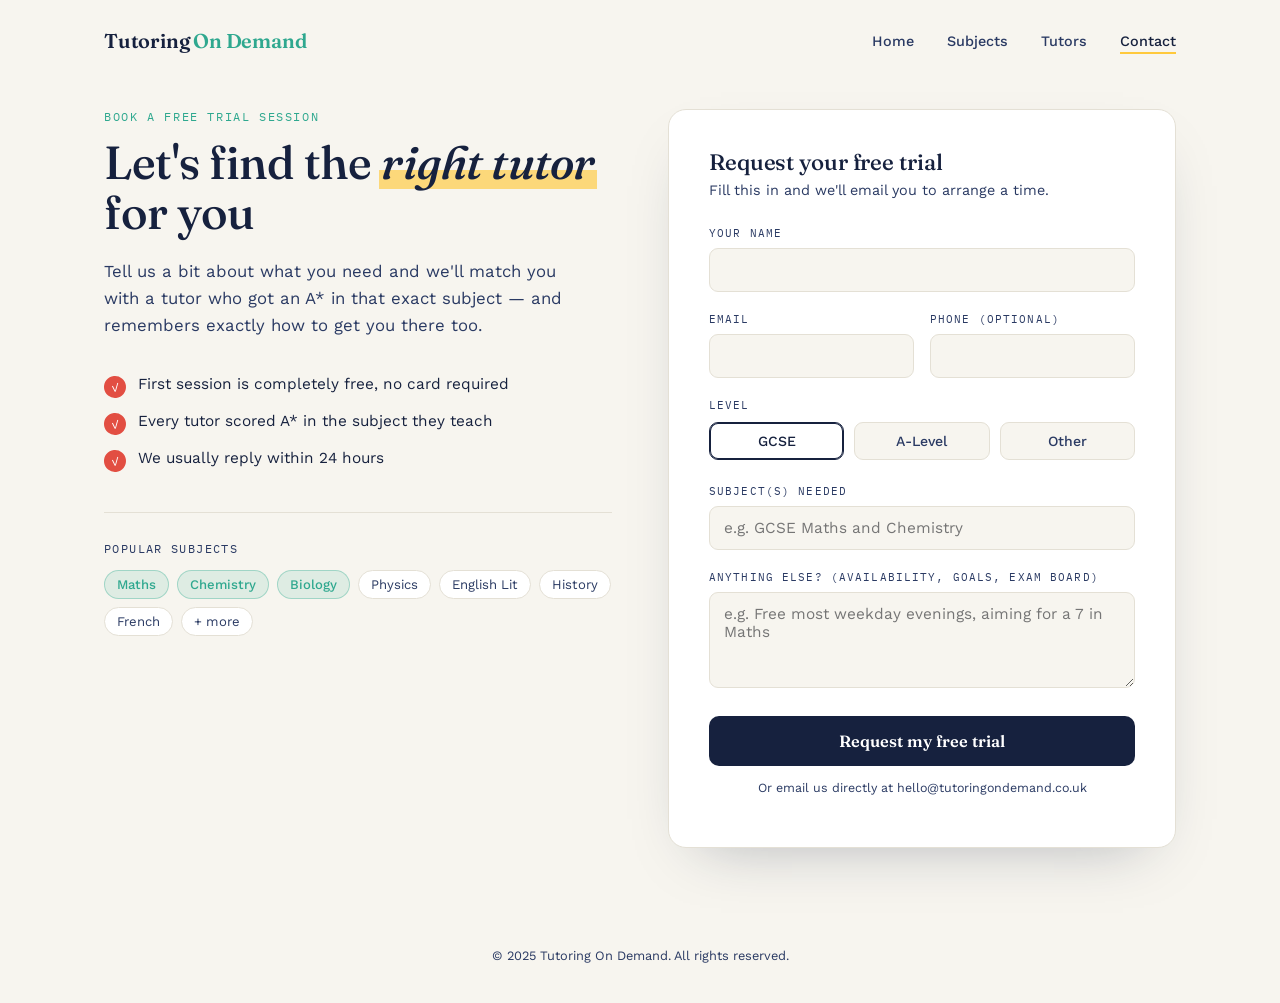
==== contact.html @ 1c62593f "initial site upload" ====
<!DOCTYPE html>
<html lang="en">
<head>
<meta charset="UTF-8">
<meta name="viewport" content="width=device-width, initial-scale=1.0">
<title>Contact - Tutoring On Demand</title>
<link rel="preconnect" href="https://fonts.googleapis.com">
<link rel="preconnect" href="https://fonts.gstatic.com" crossorigin>
<link href="https://fonts.googleapis.com/css2?family=Fraunces:ital,opsz,wght@0,9..144,500;0,9..144,600;1,9..144,500&family=Work+Sans:wght@400;500;600&family=IBM+Plex+Mono:wght@500&display=swap" rel="stylesheet">
<link rel="stylesheet" href="styles.css">
</head>
<body>

  <header class="site-header">
    <a href="index.html" class="brand">Tutoring <span>On Demand</span></a>
    <nav>
      <a href="index.html">Home</a>
      <a href="subjects.html">Subjects</a>
      <a href="tutors.html">Tutors</a>
      <a href="contact.html" class="current">Contact</a>
    </nav>
  </header>

  <main class="wrap split">
    <div>
      <p class="eyebrow">Book a free trial session</p>
      <h1>Let's find the <em class="mark">right tutor</em> for you</h1>
      <p class="lede">Tell us a bit about what you need and we'll match you with a tutor who got an A* in that exact subject — and remembers exactly how to get you there too.</p>

      <ul class="trust-list">
        <li><span class="tick">✓</span> First session is completely free, no card required</li>
        <li><span class="tick">✓</span> Every tutor scored A* in the subject they teach</li>
        <li><span class="tick">✓</span> We usually reply within 24 hours</li>
      </ul>

      <div class="subject-block">
        <p class="label">Popular subjects</p>
        <div class="tags">
          <span class="tag accent">Maths</span>
          <span class="tag accent">Chemistry</span>
          <span class="tag accent">Biology</span>
          <span class="tag">Physics</span>
          <span class="tag">English Lit</span>
          <span class="tag">History</span>
          <span class="tag">French</span>
          <span class="tag">+ more</span>
        </div>
      </div>
    </div>

    <div class="card">
      <h2>Request your free trial</h2>
      <p class="sub">Fill this in and we'll email you to arrange a time.</p>

      <form id="bookingForm" autocomplete="on">
        <div class="field">
          <label for="parentName">Your name</label>
          <input type="text" id="parentName" name="name" required>
        </div>

        <div class="field-row">
          <div class="field">
            <label for="email">Email</label>
            <input type="email" id="email" name="email" required>
          </div>
          <div class="field">
            <label for="phone">Phone (optional)</label>
            <input type="tel" id="phone" name="phone">
          </div>
        </div>

        <fieldset>
          <legend>Level</legend>
          <div class="level-options">
            <label><input type="radio" name="level" value="GCSE" checked><span>GCSE</span></label>
            <label><input type="radio" name="level" value="A-Level"><span>A-Level</span></label>
            <label><input type="radio" name="level" value="Other"><span>Other</span></label>
          </div>
        </fieldset>

        <div class="field">
          <label for="subject">Subject(s) needed</label>
          <input type="text" id="subject" name="subject" placeholder="e.g. GCSE Maths and Chemistry" required>
        </div>

        <div class="field">
          <label for="message">Anything else? (availability, goals, exam board)</label>
          <textarea id="message" name="message" placeholder="e.g. Free most weekday evenings, aiming for a 7 in Maths"></textarea>
        </div>

        <!-- honeypot spam trap, hidden from real users -->
        <div style="position:absolute; left:-9999px;" aria-hidden="true">
          <label for="company">Company</label>
          <input type="text" id="company" name="company" tabindex="-1" autocomplete="off">
        </div>

        <button type="submit" class="submit" id="submitBtn">Request my free trial</button>
        <p class="fineprint">Or email us directly at hello@tutoringondemand.co.uk</p>

        <div class="status-msg" id="statusMsg" role="status"></div>
      </form>
    </div>
  </main>

  <footer>&copy; 2025 Tutoring On Demand. All rights reserved.</footer>

<script>
  // ---- Booking form submission ----
  // This form posts to Formspree (https://formspree.io), a free service that
  // forwards submissions straight to your inbox — no backend server needed.
  //
  // SETUP (one-time, ~2 minutes):
  // 1. Go to https://formspree.io and sign up free.
  // 2. Create a new form, it gives you an endpoint like:
  //       https://formspree.io/f/abcd1234
  // 3. Replace YOUR_FORM_ID below with that ID.
  // 4. Formspree will ask you to confirm your email the first time — do that.

  const FORMSPREE_ENDPOINT = "https://formspree.io/f/YOUR_FORM_ID";

  const form = document.getElementById('bookingForm');
  const statusMsg = document.getElementById('statusMsg');
  const submitBtn = document.getElementById('submitBtn');

  // little "marked" tick animation as fields are filled in correctly
  form.querySelectorAll('input[required], textarea[required]').forEach(el => {
    el.addEventListener('blur', () => {
      const field = el.closest('.field');
      if(!field) return;
      if(el.checkValidity() && el.value.trim() !== ''){
        field.classList.add('valid');
      } else {
        field.classList.remove('valid');
      }
    });
  });

  form.addEventListener('submit', async (e) => {
    e.preventDefault();
    statusMsg.className = 'status-msg';
    statusMsg.textContent = '';

    // honeypot check
    if(form.company.value){
      return; // silently drop likely spam
    }

    submitBtn.disabled = true;
    submitBtn.textContent = 'Sending…';

    try {
      const formData = new FormData(form);
      const response = await fetch(FORMSPREE_ENDPOINT, {
        method: 'POST',
        body: formData,
        headers: { 'Accept': 'application/json' }
      });

      if (response.ok) {
        statusMsg.classList.add('success');
        statusMsg.textContent = "Thanks — that's in! We'll email you within 24 hours to set up your free trial.";
        form.reset();
        form.querySelectorAll('.field.valid').forEach(f => f.classList.remove('valid'));
      } else {
        throw new Error('Form submission failed');
      }
    } catch (err) {
      statusMsg.classList.add('error');
      statusMsg.textContent = "Something went wrong sending that. Please email hello@tutoringondemand.co.uk directly instead.";
    } finally {
      submitBtn.disabled = false;
      submitBtn.textContent = 'Request my free trial';
    }
  });
</script>

</body>
</html>
---- styles.css ----
/* ========================================================
   Tutoring On Demand — shared site styles
   Used by: index.html, subjects.html, tutors.html, contact.html
   ======================================================== */

:root{
  --navy: #16213E;
  --navy-soft: #2A3A63;
  --paper: #F7F5EF;
  --paper-line: #E4E0D5;
  --teal: #2FA88F;
  --marker: #FFC93C;
  --ink-red: #E24E42;
  --white: #FFFFFF;
}

*{ box-sizing: border-box; }

body{
  margin:0;
  background: var(--paper);
  color: var(--navy);
  font-family: 'Work Sans', sans-serif;
  -webkit-font-smoothing: antialiased;
}

a{ color: inherit; }

img{ max-width: 100%; display:block; }

/* ---------- Header / nav ---------- */

.site-header{
  max-width: 1120px;
  margin: 0 auto;
  padding: 28px 24px 0;
  display:flex;
  align-items:center;
  justify-content: space-between;
}

.brand{
  font-family: 'Fraunces', serif;
  font-weight: 600;
  font-size: 1.25rem;
  letter-spacing: -0.01em;
  text-decoration: none;
}

.brand span{ color: var(--teal); }

nav a{
  text-decoration:none;
  font-size: 0.9rem;
  font-weight: 500;
  margin-left: 28px;
  color: var(--navy-soft);
}

nav a.current{ color: var(--navy); border-bottom: 2px solid var(--marker); padding-bottom: 3px; }

@media (max-width: 560px){
  .site-header{ flex-direction: column; align-items:flex-start; gap: 14px; }
  nav a{ margin-left: 0; margin-right: 20px; }
}

/* ---------- Shared layout ---------- */

.wrap{
  max-width: 1120px;
  margin: 0 auto;
  padding: 56px 24px 100px;
}

.wrap.split{
  display:grid;
  grid-template-columns: 1fr 1fr;
  gap: 56px;
  align-items: start;
}

@media (max-width: 860px){
  .wrap.split{ grid-template-columns: 1fr; }
  .wrap{ padding-top: 32px; }
}

.eyebrow{
  font-family:'IBM Plex Mono', monospace;
  font-size: 0.72rem;
  text-transform: uppercase;
  letter-spacing: 0.14em;
  color: var(--teal);
  margin: 0 0 14px;
}

h1{
  font-family:'Fraunces', serif;
  font-weight: 500;
  font-size: clamp(2.1rem, 4vw, 2.9rem);
  line-height: 1.08;
  margin: 0 0 20px;
  letter-spacing: -0.01em;
}

h2{
  font-family:'Fraunces', serif;
  font-weight: 500;
  font-size: clamp(1.5rem, 2.6vw, 1.9rem);
  line-height: 1.15;
  margin: 0 0 16px;
  letter-spacing: -0.005em;
}

em{
  font-style: italic;
  font-weight: 500;
  position: relative;
  white-space: nowrap;
}

em.mark::after{
  content:"";
  position: absolute;
  left: -2px; right: -2px; bottom: 2px;
  height: 0.4em;
  background: var(--marker);
  z-index: -1;
  opacity: 0.65;
}

.lede{
  font-size: 1.05rem;
  line-height: 1.6;
  color: var(--navy-soft);
  max-width: 46ch;
  margin: 0 0 36px;
}

/* ---------- Trust list (ticks) ---------- */

.trust-list{
  list-style:none;
  padding:0;
  margin: 0 0 40px;
  display:flex;
  flex-direction: column;
  gap: 14px;
}

.trust-list li{
  display:flex;
  align-items:flex-start;
  gap: 12px;
  font-size: 0.96rem;
  color: var(--navy);
}

.tick{
  flex: none;
  width: 22px; height: 22px;
  border-radius: 50%;
  background: var(--ink-red);
  color: var(--white);
  display:flex; align-items:center; justify-content:center;
  font-family:'IBM Plex Mono', monospace;
  font-size: 0.75rem;
  margin-top: 1px;
  transform: rotate(-6deg);
}

/* ---------- Tags ---------- */

.subject-block{
  border-top: 1px solid var(--paper-line);
  padding-top: 28px;
}

.subject-block p.label{
  font-family:'IBM Plex Mono', monospace;
  font-size: 0.72rem;
  text-transform: uppercase;
  letter-spacing: 0.12em;
  color: var(--navy-soft);
  margin: 0 0 14px;
}

.tags{
  display:flex;
  flex-wrap: wrap;
  gap: 8px;
}

.tag{
  font-size: 0.82rem;
  padding: 6px 12px;
  border-radius: 999px;
  background: var(--white);
  border: 1px solid var(--paper-line);
  color: var(--navy-soft);
}

.tag.accent{
  background: rgba(47,168,143,0.12);
  border-color: rgba(47,168,143,0.35);
  color: var(--teal);
  font-weight: 500;
}

/* ---------- Card ---------- */

.card{
  background: var(--white);
  border: 1px solid var(--paper-line);
  border-radius: 18px;
  padding: 40px;
  box-shadow: 0 24px 60px -32px rgba(22,33,62,0.35);
}

@media (max-width: 480px){
  .card{ padding: 28px 22px; }
}

.card h2{ font-size: 1.4rem; margin: 0 0 6px; }

.card .sub{
  font-size: 0.9rem;
  color: var(--navy-soft);
  margin: 0 0 28px;
}

/* ---------- Buttons ---------- */

.btn{
  display:inline-block;
  font-family:'Fraunces', serif;
  font-weight: 600;
  font-size: 1rem;
  padding: 14px 26px;
  border-radius: 10px;
  border: none;
  background: var(--navy);
  color: var(--white);
  text-decoration: none;
  cursor: pointer;
  transition: background 0.15s ease, transform 0.1s ease;
}

.btn:hover{ background: var(--navy-soft); }
.btn:active{ transform: translateY(1px); }

.btn.secondary{
  background: transparent;
  color: var(--navy);
  border: 1.5px solid var(--paper-line);
}

.btn.secondary:hover{ border-color: var(--navy); background: var(--white); }

/* ---------- Forms (contact page) ---------- */

.field{ margin-bottom: 20px; }

.field label{
  display:block;
  font-family:'IBM Plex Mono', monospace;
  font-size: 0.7rem;
  text-transform: uppercase;
  letter-spacing: 0.1em;
  color: var(--navy-soft);
  margin-bottom: 8px;
}

.field-row{
  display:grid;
  grid-template-columns: 1fr 1fr;
  gap: 16px;
}

@media (max-width: 480px){
  .field-row{ grid-template-columns: 1fr; }
}

input, select, textarea{
  width: 100%;
  font-family: 'Work Sans', sans-serif;
  font-size: 0.96rem;
  padding: 12px 14px;
  border-radius: 9px;
  border: 1.5px solid var(--paper-line);
  background: var(--paper);
  color: var(--navy);
  transition: border-color 0.15s ease, background 0.15s ease;
}

textarea{ min-height: 96px; resize: vertical; }

input:focus, select:focus, textarea:focus{
  outline: none;
  border-color: var(--teal);
  background: var(--white);
}

input:focus-visible, select:focus-visible, textarea:focus-visible{
  outline: 2px solid var(--teal);
  outline-offset: 1px;
}

.field.valid label::after{
  content: " \2713";
  color: var(--ink-red);
}

fieldset{ border: none; padding: 0; margin: 0 0 24px; }

fieldset legend{
  font-family:'IBM Plex Mono', monospace;
  font-size: 0.7rem;
  text-transform: uppercase;
  letter-spacing: 0.1em;
  color: var(--navy-soft);
  margin-bottom: 10px;
  padding: 0;
}

.level-options{ display:flex; gap: 10px; }

.level-options label{
  flex:1;
  text-align:center;
  font-family: 'Work Sans', sans-serif;
  text-transform: none;
  letter-spacing: normal;
  font-size: 0.88rem;
  font-weight: 500;
  padding: 10px 8px;
  border-radius: 9px;
  border: 1.5px solid var(--paper-line);
  background: var(--paper);
  cursor: pointer;
  color: var(--navy-soft);
}

.level-options input{ position: absolute; opacity: 0; pointer-events: none; }
.level-options input:checked + span{ color: var(--navy); }
.level-options label:has(input:checked){
  border-color: var(--navy);
  background: var(--white);
  color: var(--navy);
  box-shadow: inset 0 0 0 1px var(--navy);
}

button.submit{
  width: 100%;
  font-family:'Fraunces', serif;
  font-weight: 600;
  font-size: 1.02rem;
  padding: 15px 18px;
  border-radius: 10px;
  border: none;
  background: var(--navy);
  color: var(--white);
  cursor: pointer;
  transition: background 0.15s ease, transform 0.1s ease;
  margin-top: 4px;
}

button.submit:hover{ background: var(--navy-soft); }
button.submit:active{ transform: translateY(1px); }
button.submit:disabled{ opacity: 0.6; cursor: default; }

.fineprint{
  font-size: 0.78rem;
  color: var(--navy-soft);
  text-align:center;
  margin-top: 14px;
}

.status-msg{
  display:none;
  margin-top: 18px;
  padding: 14px 16px;
  border-radius: 9px;
  font-size: 0.9rem;
  line-height: 1.5;
}

.status-msg.success{
  display:block;
  background: rgba(47,168,143,0.12);
  color: #1E7A67;
  border: 1px solid rgba(47,168,143,0.3);
}

.status-msg.error{
  display:block;
  background: rgba(226,78,66,0.1);
  color: #B23A2F;
  border: 1px solid rgba(226,78,66,0.3);
}

/* ---------- Subject grid (subjects page) ---------- */

.subject-grid{
  display:grid;
  grid-template-columns: repeat(2, 1fr);
  gap: 16px;
  margin: 32px 0 48px;
}

@media (max-width: 640px){
  .subject-grid{ grid-template-columns: 1fr; }
}

.subject-card{
  background: var(--white);
  border: 1px solid var(--paper-line);
  border-radius: 14px;
  padding: 22px 24px;
}

.subject-card .subject-eyebrow{
  font-family:'IBM Plex Mono', monospace;
  font-size: 0.68rem;
  text-transform: uppercase;
  letter-spacing: 0.12em;
  color: var(--teal);
  margin: 0 0 10px;
}

.subject-card h3{
  font-family:'Fraunces', serif;
  font-weight: 500;
  font-size: 1.15rem;
  margin: 0 0 12px;
}

.subject-card ul{
  list-style:none;
  padding:0;
  margin:0;
  display:flex;
  flex-wrap:wrap;
  gap: 8px;
}

.subject-card li{
  font-size: 0.82rem;
  padding: 5px 11px;
  border-radius: 999px;
  background: var(--paper);
  border: 1px solid var(--paper-line);
  color: var(--navy-soft);
}

/* ---------- Tutor cards (tutors page) ---------- */

.tutor-grid{
  display:grid;
  grid-template-columns: repeat(3, 1fr);
  gap: 24px;
  margin-top: 32px;
}

@media (max-width: 860px){
  .tutor-grid{ grid-template-columns: repeat(2, 1fr); }
}

@media (max-width: 600px){
  .tutor-grid{ grid-template-columns: 1fr; }
}

.tutor-card{
  background: var(--white);
  border: 1px solid var(--paper-line);
  border-radius: 16px;
  overflow: hidden;
  display:flex;
  flex-direction: column;
}

.tutor-photo{
  aspect-ratio: 4 / 3;
  width: 100%;
  background: var(--navy);
  display:flex;
  align-items:center;
  justify-content:center;
  color: rgba(255,255,255,0.5);
  font-family:'IBM Plex Mono', monospace;
  font-size: 0.75rem;
  text-align:center;
  padding: 16px;
  object-fit: cover;
}

.tutor-body{ padding: 20px 22px 24px; }

.tutor-body .subject-eyebrow{
  font-family:'IBM Plex Mono', monospace;
  font-size: 0.68rem;
  text-transform: uppercase;
  letter-spacing: 0.1em;
  color: var(--teal);
  margin: 0 0 8px;
}

.tutor-body h3{
  font-family:'Fraunces', serif;
  font-weight: 500;
  font-size: 1.2rem;
  margin: 0 0 4px;
}

.tutor-body .grade{
  font-size: 0.82rem;
  color: var(--navy-soft);
  margin: 0 0 12px;
}

.tutor-body p.bio{
  font-size: 0.9rem;
  line-height: 1.55;
  color: var(--navy-soft);
  margin: 0;
}

.empty-state{
  text-align:center;
  padding: 48px 24px;
  background: var(--white);
  border: 1.5px dashed var(--paper-line);
  border-radius: 16px;
  color: var(--navy-soft);
}

.empty-state p{ margin: 0 0 18px; font-size: 0.95rem; }

/* ---------- CTA band ---------- */

.cta-band{
  margin-top: 64px;
  background: var(--navy);
  border-radius: 20px;
  padding: 48px;
  display:flex;
  align-items:center;
  justify-content: space-between;
  gap: 24px;
  flex-wrap: wrap;
}

.cta-band h2{ color: var(--white); margin:0; }
.cta-band p{ color: rgba(255,255,255,0.7); margin: 8px 0 0; font-size: 0.95rem; }

/* ---------- Footer ---------- */

footer{
  max-width: 1120px;
  margin: 0 auto;
  padding: 0 24px 40px;
  font-size: 0.8rem;
  color: var(--navy-soft);
  text-align:center;
}

@media (prefers-reduced-motion: reduce){
  *{ transition: none !important; }
}
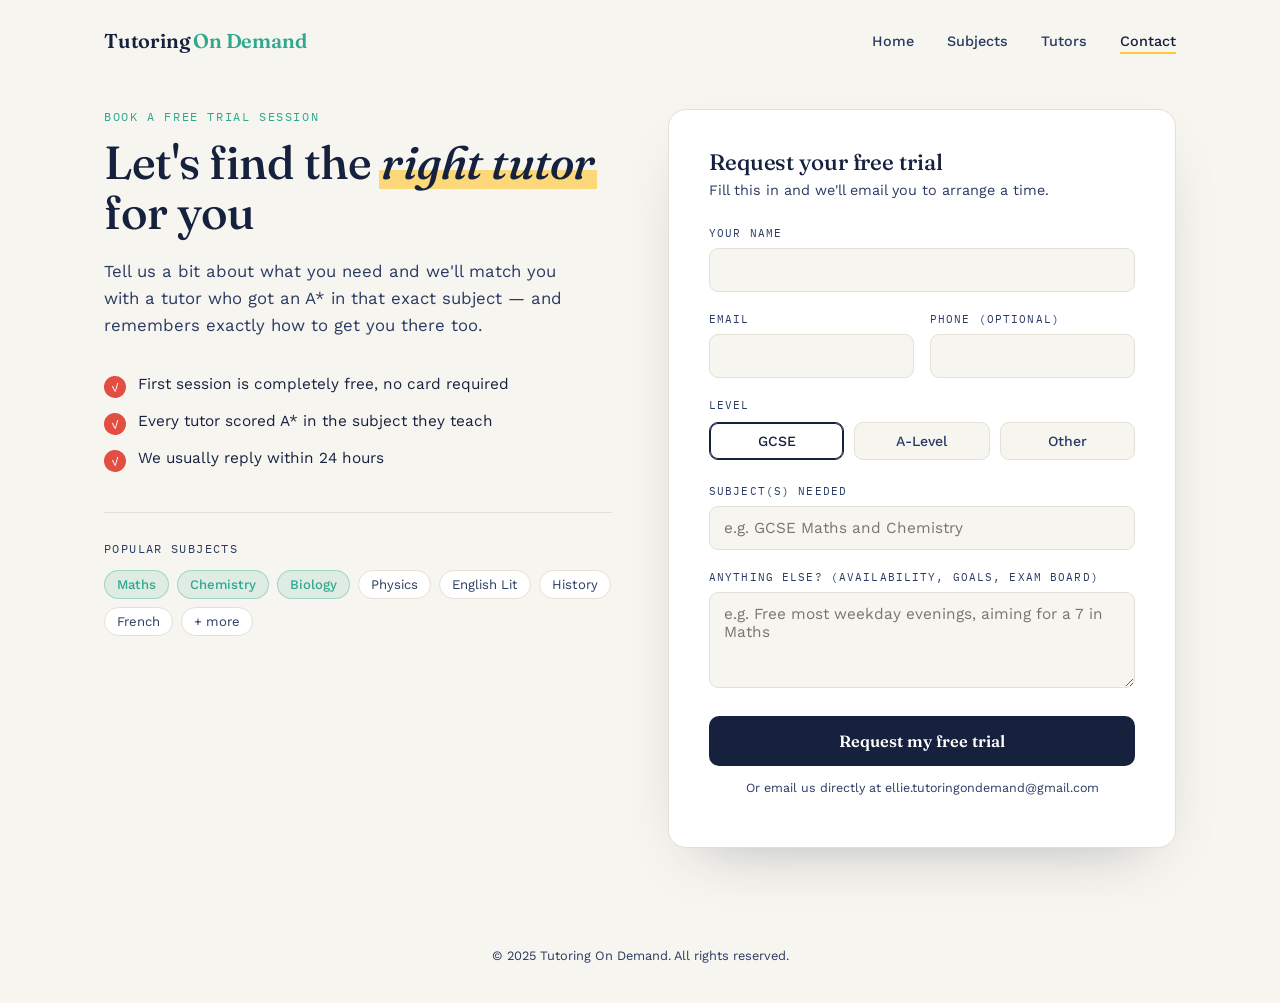
==== commit ab020000: "Add files via upload" ====
--- a/contact.html
+++ b/contact.html
@@ -95,7 +95,7 @@
         </div>
 
         <button type="submit" class="submit" id="submitBtn">Request my free trial</button>
-        <p class="fineprint">Or email us directly at hello@tutoringondemand.co.uk</p>
+        <p class="fineprint">Or email us directly at ellie.tutoringondemand@gmail.com</p>
 
         <div class="status-msg" id="statusMsg" role="status"></div>
       </form>
@@ -116,7 +116,7 @@
   // 3. Replace YOUR_FORM_ID below with that ID.
   // 4. Formspree will ask you to confirm your email the first time — do that.
 
-  const FORMSPREE_ENDPOINT = "https://formspree.io/f/YOUR_FORM_ID";
+  const FORMSPREE_ENDPOINT = "https://formspree.io/f/mnpazyvd";
 
   const form = document.getElementById('bookingForm');
   const statusMsg = document.getElementById('statusMsg');
@@ -166,7 +166,7 @@
       }
     } catch (err) {
       statusMsg.classList.add('error');
-      statusMsg.textContent = "Something went wrong sending that. Please email hello@tutoringondemand.co.uk directly instead.";
+      statusMsg.textContent = "Something went wrong sending that. Please email ellie.tutoringondemand@gmail.com directly instead.";
     } finally {
       submitBtn.disabled = false;
       submitBtn.textContent = 'Request my free trial';
